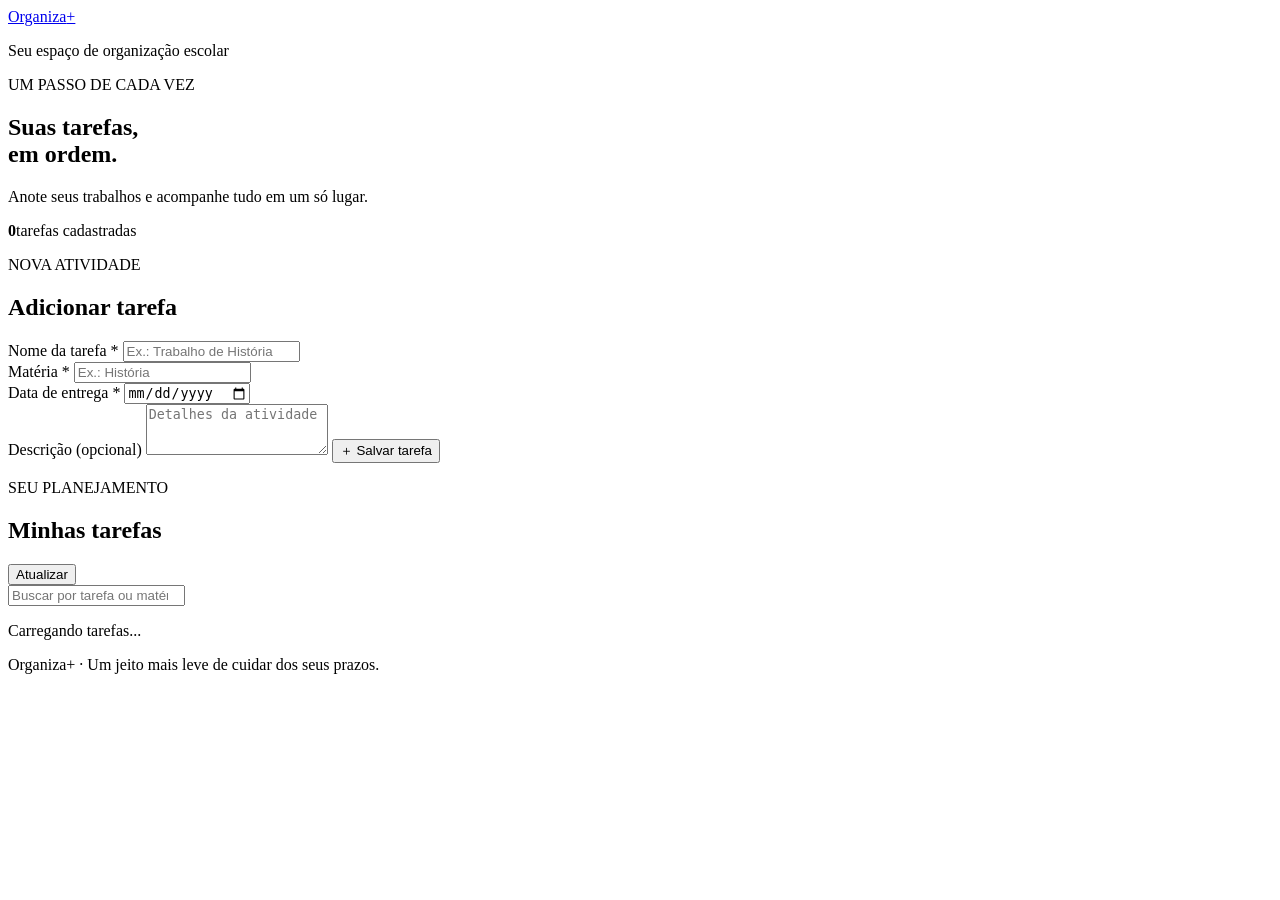
==== etapa-3-frontend/index.html @ 2094710a "Organiza Etapa 3: etapa-3-frontend/index.html" ====
<!DOCTYPE html>
<html lang="pt-BR">
<head>
  <meta charset="UTF-8">
  <meta name="viewport" content="width=device-width, initial-scale=1.0">
  <title>Organiza+ | Minhas tarefas</title>
  <link rel="stylesheet" href="css/style.css">
  <script src="js/app.js" defer></script>
</head>
<body>
  <header class="topo">
    <a class="marca" href="#">Organiza<span>+</span></a>
    <p>Seu espaço de organização escolar</p>
  </header>
  <main class="container">
    <section class="boas-vindas">
      <div>
        <p class="etiqueta">UM PASSO DE CADA VEZ</p>
        <h1>Suas tarefas,<br><span>em ordem.</span></h1>
        <p class="subtitulo">Anote seus trabalhos e acompanhe tudo em um só lugar.</p>
      </div>
      <div class="resumo"><strong id="total-tarefas">0</strong><span>tarefas cadastradas</span></div>
    </section>

    <section class="painel">
      <p class="etiqueta">NOVA ATIVIDADE</p>
      <h2>Adicionar tarefa</h2>
      <form id="form-tarefa">
        <label for="titulo">Nome da tarefa *</label>
        <input id="titulo" type="text" maxlength="120" placeholder="Ex.: Trabalho de História" required>
        <div class="campos">
          <div>
            <label for="materia">Matéria *</label>
            <input id="materia" type="text" maxlength="80" placeholder="Ex.: História" required>
          </div>
          <div>
            <label for="data_entrega">Data de entrega *</label>
            <input id="data_entrega" type="date" required>
          </div>
        </div>
        <label for="descricao">Descrição (opcional)</label>
        <textarea id="descricao" rows="3" placeholder="Detalhes da atividade"></textarea>
        <button type="submit" id="botao-salvar">＋ Salvar tarefa</button>
        <p id="mensagem" role="status"></p>
      </form>
    </section>

    <section class="lista-area">
      <div class="lista-topo">
        <div><p class="etiqueta">SEU PLANEJAMENTO</p><h2>Minhas tarefas</h2></div>
        <button type="button" class="secundario" id="botao-atualizar">Atualizar</button>
      </div>
      <input id="filtro" class="filtro" type="search" placeholder="Buscar por tarefa ou matéria...">
      <div id="lista-tarefas" aria-live="polite"><p>Carregando tarefas...</p></div>
    </section>
  </main>
  <footer>Organiza+ · Um jeito mais leve de cuidar dos seus prazos.</footer>
</body>
</html>
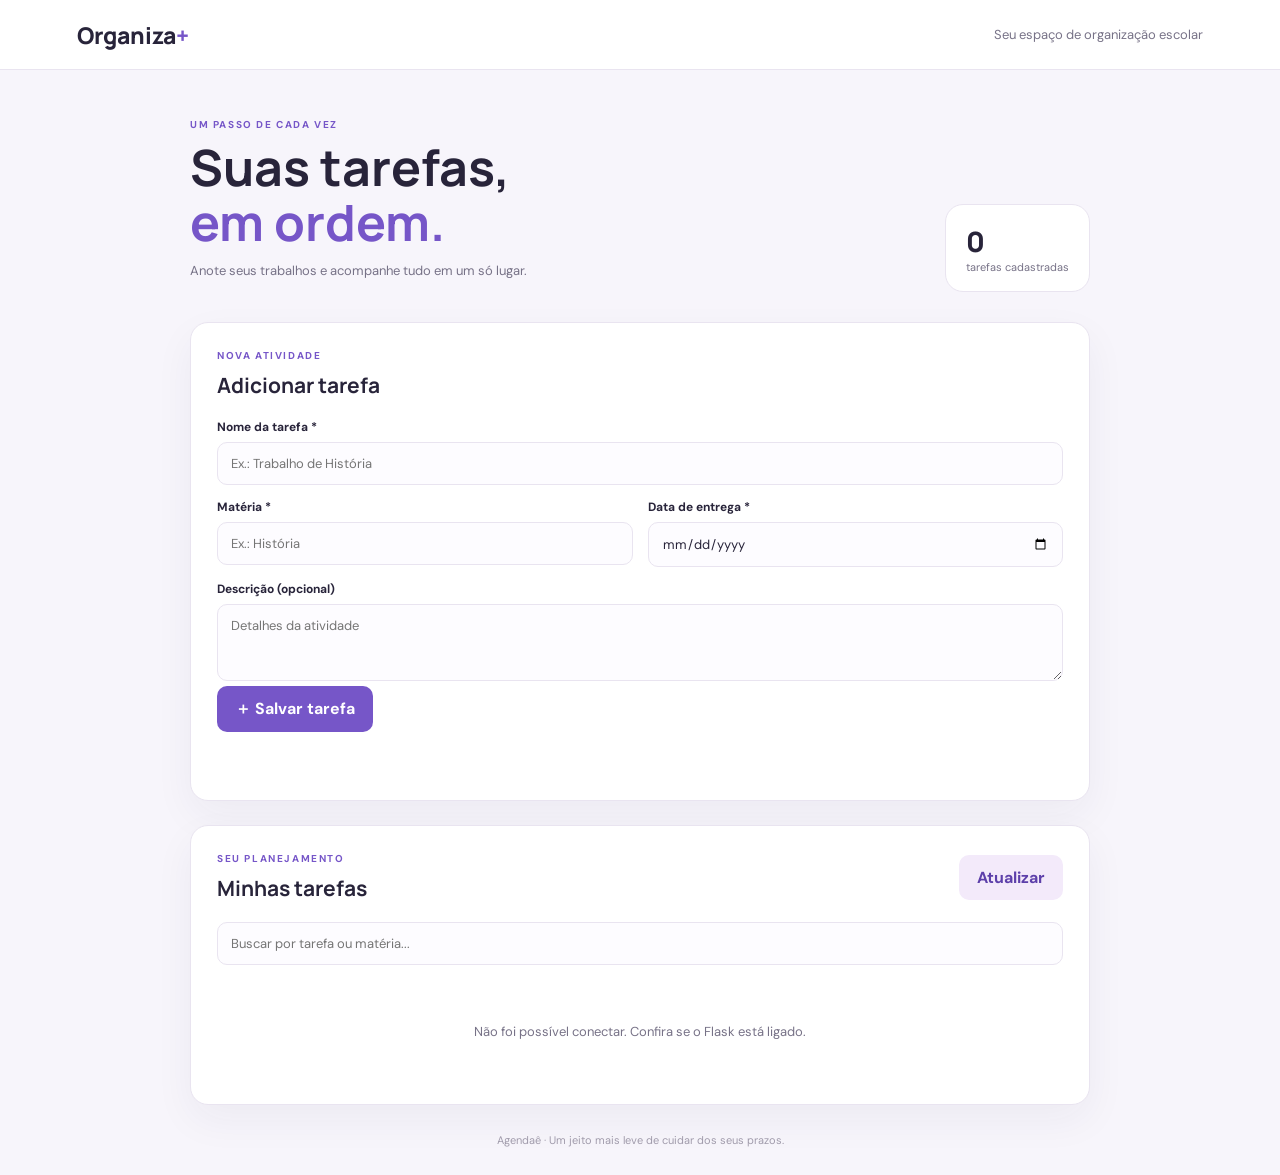
==== commit d46f8fe0: "Renomeia o site para Agendaê" ====
--- a/etapa-3-frontend/index.html
+++ b/etapa-3-frontend/index.html
@@ -3,7 +3,7 @@
 <head>
   <meta charset="UTF-8">
   <meta name="viewport" content="width=device-width, initial-scale=1.0">
-  <title>Organiza+ | Minhas tarefas</title>
+  <title>Agendaê | Minhas tarefas</title>
   <link rel="stylesheet" href="css/style.css">
   <script src="js/app.js" defer></script>
 </head>
@@ -54,6 +54,6 @@
       <div id="lista-tarefas" aria-live="polite"><p>Carregando tarefas...</p></div>
     </section>
   </main>
-  <footer>Organiza+ · Um jeito mais leve de cuidar dos seus prazos.</footer>
+  <footer>Agendaê · Um jeito mais leve de cuidar dos seus prazos.</footer>
 </body>
 </html>
--- a/etapa-3-frontend/css/style.css
+++ b/etapa-3-frontend/css/style.css
@@ -0,0 +1,41 @@
+@import url('https://fonts.googleapis.com/css2?family=DM+Sans:wght@400;500;600;700&family=Manrope:wght@600;700;800&display=swap');
+:root{--fundo:#f7f5fb;--branco:#fff;--texto:#28243a;--suave:#777287;--roxo:#7656c8;--roxo2:#5d40aa;--rosa:#f3eafa;--borda:#e9e4f0}
+*{box-sizing:border-box}
+body{margin:0;background:var(--fundo);color:var(--texto);font-family:'DM Sans',sans-serif}
+button,input,textarea{font:inherit}
+.topo{min-height:70px;padding:0 max(6vw,22px);display:flex;justify-content:space-between;align-items:center;background:#fff;border-bottom:1px solid var(--borda)}
+.marca{font:800 23px 'Manrope',sans-serif;color:var(--texto);text-decoration:none}
+.marca span,h1 span{color:var(--roxo)}
+.topo p,.subtitulo{color:var(--suave);font-size:13px}
+.container{width:min(900px,calc(100% - 36px));margin:auto}
+.boas-vindas{padding:48px 0 30px;display:flex;align-items:end;justify-content:space-between;gap:20px}
+.etiqueta{margin:0 0 9px;color:var(--roxo);font-size:10px;font-weight:700;letter-spacing:1.6px}
+h1,h2{font-family:'Manrope',sans-serif}
+h1{margin:0;font-size:clamp(35px,6vw,50px);line-height:1.1}
+h2{margin:0 0 20px;font-size:21px}
+.subtitulo{margin-top:12px}
+.resumo,.painel,.lista-area{background:var(--branco);border:1px solid var(--borda);border-radius:18px}
+.resumo{padding:17px 20px;display:flex;flex-direction:column;color:var(--suave);font-size:11px}
+.resumo strong{font:800 28px 'Manrope',sans-serif;color:var(--texto)}
+.painel,.lista-area{padding:26px;box-shadow:0 15px 40px #3123530d}
+label{display:block;margin:14px 0 7px;font-size:12px;font-weight:700}
+input,textarea{width:100%;padding:12px 13px;border:1px solid var(--borda);border-radius:10px;background:#fdfcff;color:var(--texto);outline:none;font-size:13px}
+input:focus,textarea:focus{border-color:var(--roxo);box-shadow:0 0 0 3px #7656c81a}
+textarea{resize:vertical}
+.campos{display:grid;grid-template-columns:1fr 1fr;gap:15px}
+button{border:0;border-radius:10px;padding:12px 18px;background:var(--roxo);color:white;font-weight:700;cursor:pointer}
+button:hover{background:var(--roxo2)}
+button:disabled{opacity:.6;cursor:wait}
+#mensagem{min-height:18px;font-size:12px;color:#267b59}
+.lista-area{margin-top:24px}
+.lista-topo{display:flex;justify-content:space-between;align-items:center}
+.lista-topo h2{margin-bottom:0}
+.secundario{background:var(--rosa);color:var(--roxo2)}
+.filtro{margin:20px 0}
+.tarefa-card{display:flex;justify-content:space-between;gap:12px;padding:14px;margin-bottom:10px;border:1px solid var(--borda);border-radius:12px}
+.tarefa-card h3{margin:0 0 5px;font-size:14px}
+.tarefa-card p{margin:0;color:var(--suave);font-size:12px}
+.status{padding:6px 9px;border-radius:20px;background:var(--rosa);color:var(--roxo2);font-size:10px;white-space:nowrap;height:max-content}
+.vazio{padding:25px;text-align:center;color:var(--suave);font-size:13px}
+footer{padding:28px;text-align:center;color:#a09bab;font-size:11px}
+@media(max-width:600px){.topo p{max-width:130px;text-align:right}.boas-vindas{align-items:flex-start;flex-direction:column}.resumo{width:100%;flex-direction:row;align-items:center;gap:10px}.campos{grid-template-columns:1fr}.painel,.lista-area{padding:20px 16px}}
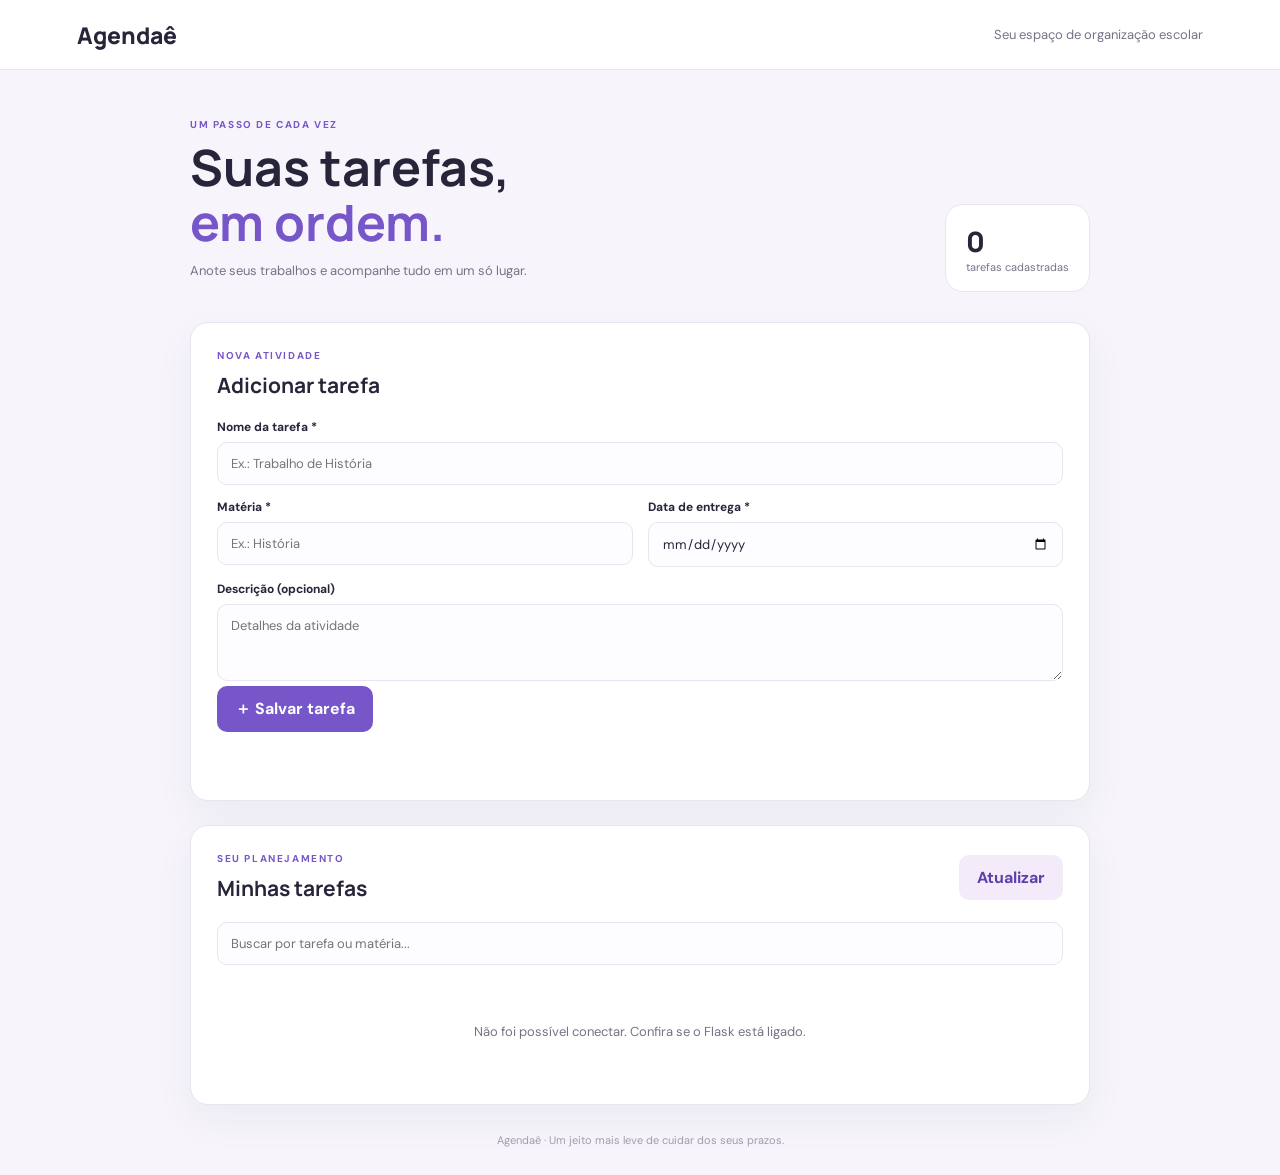
==== commit f1a6b8c7: "Atualiza a marca visível para Agendaê" ====
--- a/etapa-3-frontend/index.html
+++ b/etapa-3-frontend/index.html
@@ -9,7 +9,7 @@
 </head>
 <body>
   <header class="topo">
-    <a class="marca" href="#">Organiza<span>+</span></a>
+    <a class="marca" href="#">Agendaê</a>
     <p>Seu espaço de organização escolar</p>
   </header>
   <main class="container">
